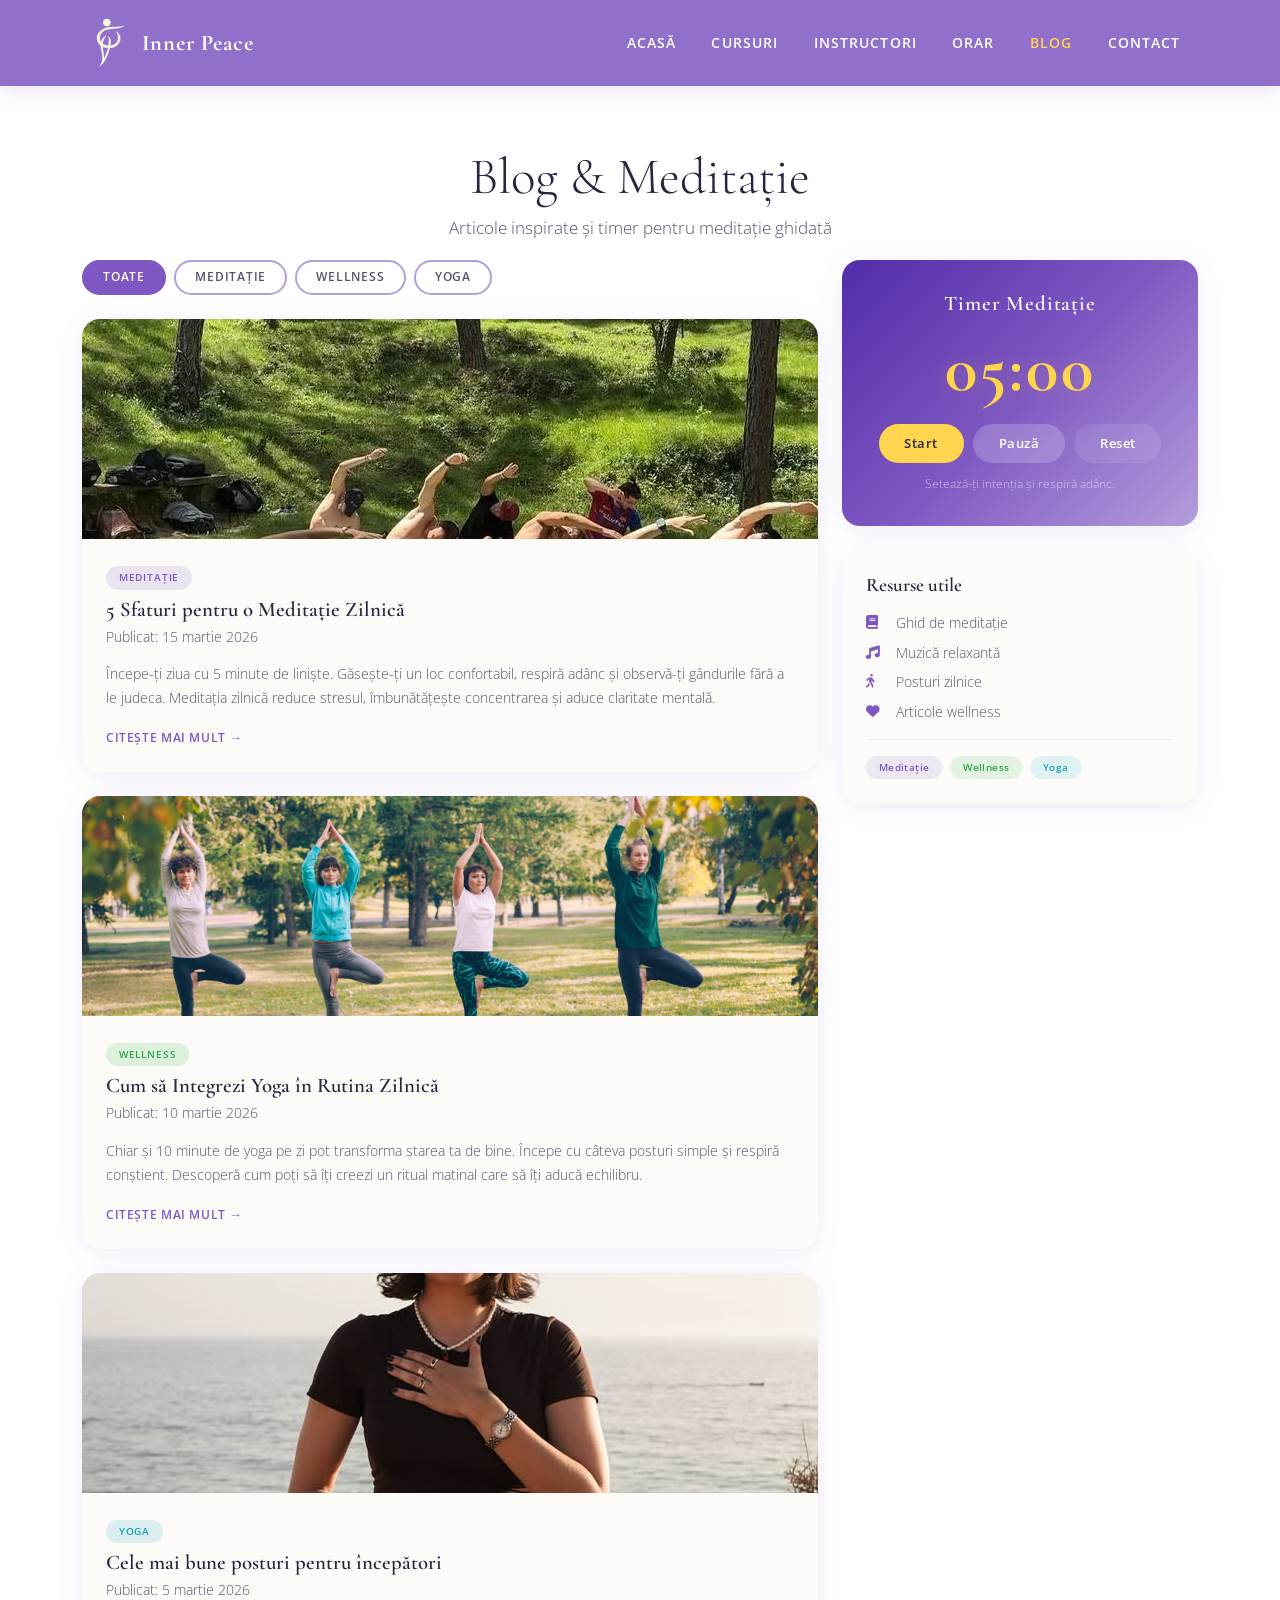
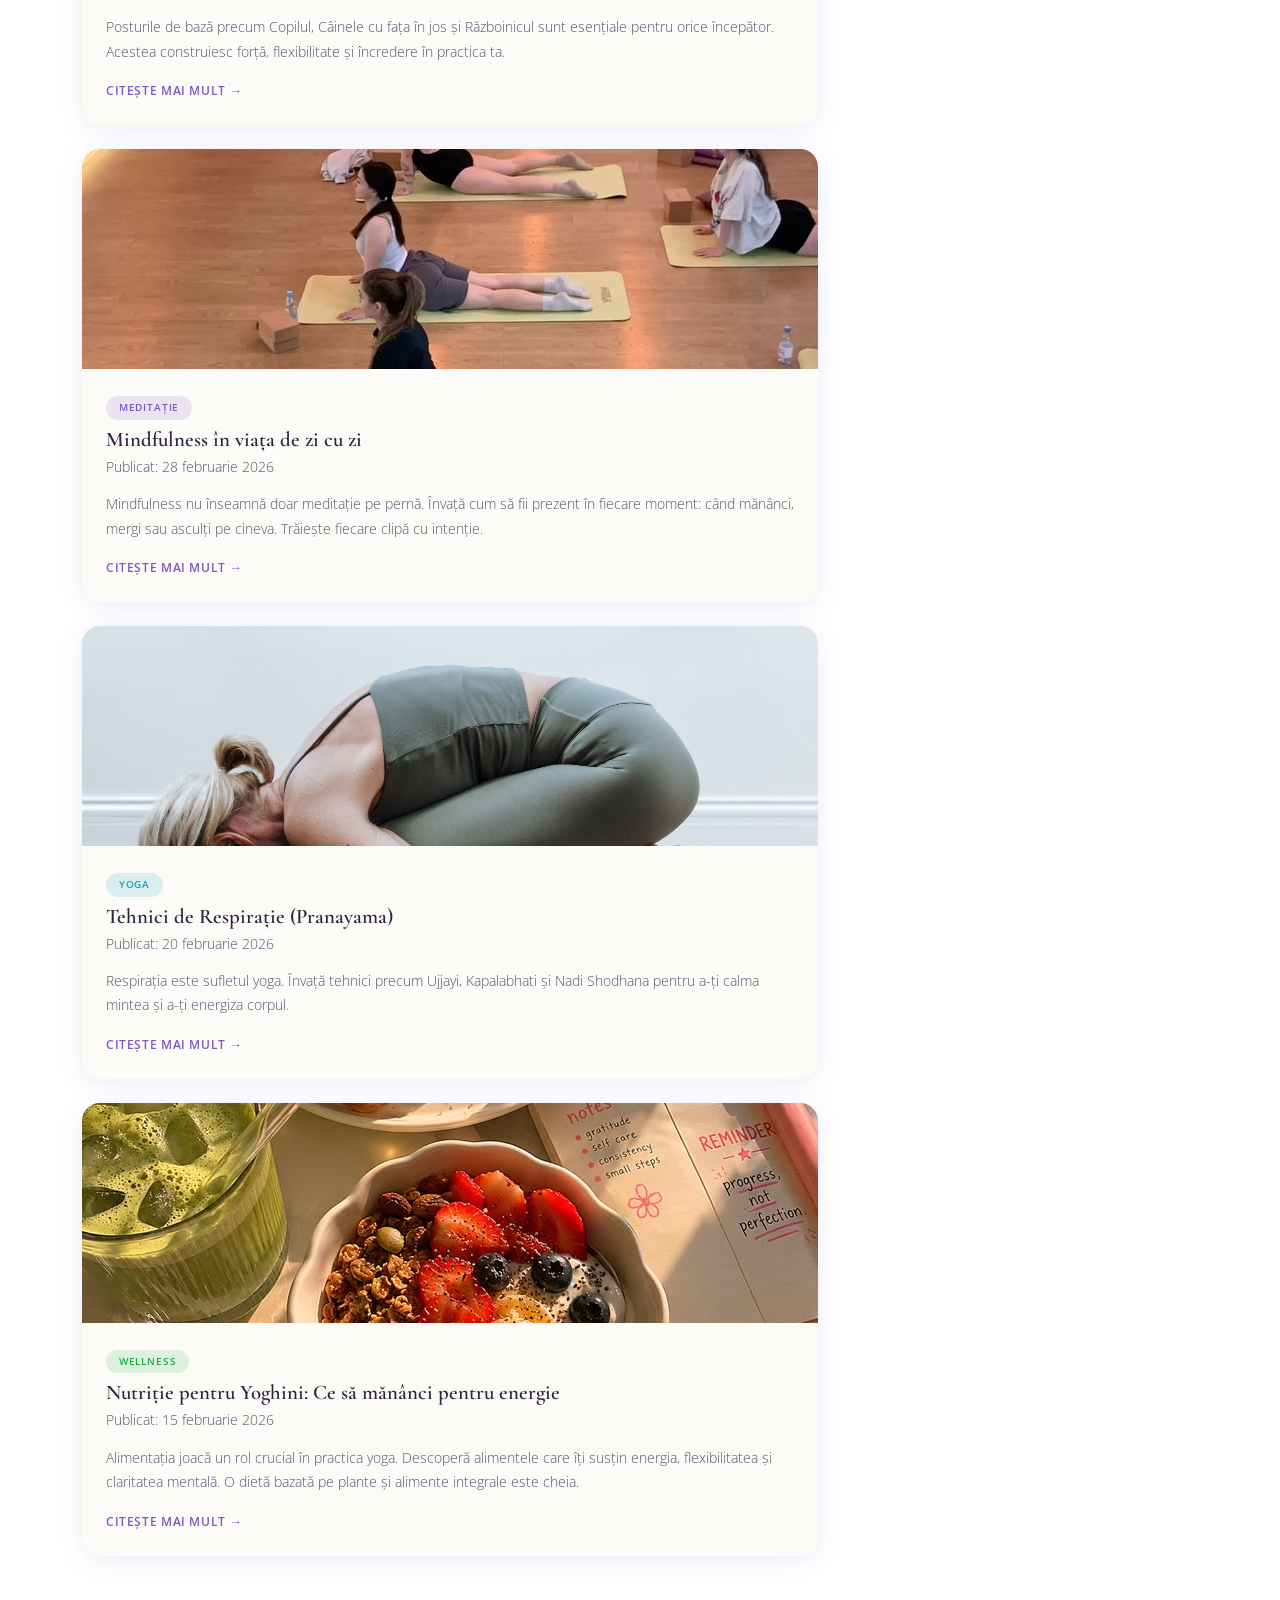
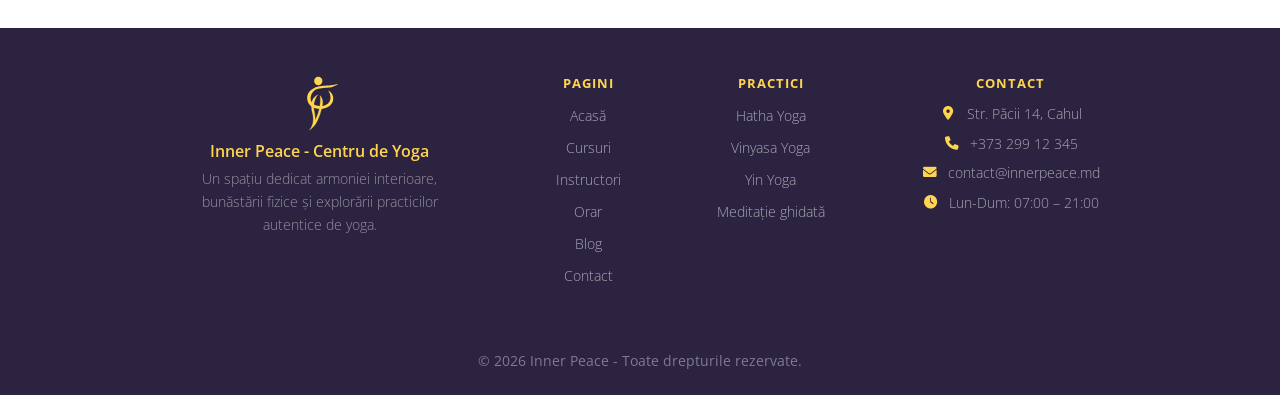
==== blog.html @ 0dd89157 "Add files via upload" ====
<!DOCTYPE html>
<html lang="ro">
<head>
    <meta charset="UTF-8" />
    <meta name="viewport" content="width=device-width, initial-scale=1.0" />
    <title>Inner Peace - Blog & Meditație</title>
    <meta name="description" content="Articole despre yoga, meditație și wellness. Timer interactiv pentru meditație ghidată." />
    <link href="https://cdn.jsdelivr.net/npm/bootstrap@5.3.0-alpha1/dist/css/bootstrap.min.css" rel="stylesheet" />
    <link rel="stylesheet" href="https://cdnjs.cloudflare.com/ajax/libs/font-awesome/6.0.0-beta3/css/all.min.css" />
    <link href="https://fonts.googleapis.com/css2?family=Cormorant+Garamond:wght@300;400;600;700&family=Open+Sans:wght@300;400;600;700&display=swap" rel="stylesheet" />
    <link rel="stylesheet" href="./css/style.css" />
</head>
<body>
    <header>
        <nav class="navbar navbar-expand-lg fixed-top">
            <div class="container">
                <a class="navbar-brand" href="index.html">
                    <img src="./img/logo1.svg" class="navbar-logo" alt="Inner Peace Yoga Logo" />
                    <span class="brand-text">Inner Peace</span>
                </a>
                <button class="navbar-toggler" type="button" data-bs-toggle="collapse" data-bs-target="#mainNav"
                    aria-controls="mainNav" aria-expanded="false" aria-label="Toggle navigation">
                    <span class="navbar-toggler-icon"></span>
                </button>
                <div class="collapse navbar-collapse" id="mainNav">
                    <ul class="navbar-nav ms-auto">
                        <li class="nav-item"><a class="nav-link" href="index.html">Acasă</a></li>
                        <li class="nav-item"><a class="nav-link" href="courses.html">Cursuri</a></li>
                        <li class="nav-item"><a class="nav-link" href="instructors.html">Instructori</a></li>
                        <li class="nav-item"><a class="nav-link" href="schedule.html">Orar</a></li>
                        <li class="nav-item"><a class="nav-link active" href="blog.html">Blog</a></li>
                        <li class="nav-item"><a class="nav-link" href="contact.html">Contact</a></li>
                    </ul>
                </div>
            </div>
        </nav>
    </header>

    <main>
        <section class="blog-section py-5 mt-4">
            <div class="container">
                <h1 class="section-title text-center">Blog & Meditație</h1>
                <p class="section-subtitle text-center mx-auto">Articole inspirate și timer pentru meditație ghidată</p>

                <div class="row g-4">
                    <div class="col-lg-8">
                        <div class="d-flex gap-2 flex-wrap mb-4">
                            <button class="filter-btn active" data-category="all">Toate</button>
                            <button class="filter-btn" data-category="meditatie">Meditație</button>
                            <button class="filter-btn" data-category="wellness">Wellness</button>
                            <button class="filter-btn" data-category="yoga">Yoga</button>
                        </div>

                        <div class="blog-card article-item" data-category="meditatie">
                            <div class="blog-card-img-wrap">
                                <img src="./img/blog/b1.jpg" class="blog-card-img" alt="Sfaturi pentru meditația zilnică" />
                            </div>
                            <div class="blog-card-body">
                                <span class="blog-card-tag meditatie">Meditație</span>
                                <h3>5 Sfaturi pentru o Meditație Zilnică</h3>
                                <p class="blog-date">Publicat: 15 martie 2026</p>
                                <p>Începe-ți ziua cu 5 minute de liniște. Găsește-ți un loc confortabil, respiră adânc și observă-ți gândurile fără a le judeca. Meditația zilnică reduce stresul, îmbunătățește concentrarea și aduce claritate mentală.</p>
                                <a href="#" class="blog-read-more">Citește mai mult →</a>
                            </div>
                        </div>

                        <div class="blog-card article-item" data-category="wellness">
                            <div class="blog-card-img-wrap">
                                <img src="./img/blog/b2.jpg" class="blog-card-img" alt="Cum să integrezi yoga în rutina zilnică" />
                            </div>
                            <div class="blog-card-body">
                                <span class="blog-card-tag wellness">Wellness</span>
                                <h3>Cum să Integrezi Yoga în Rutina Zilnică</h3>
                                <p class="blog-date">Publicat: 10 martie 2026</p>
                                <p>Chiar și 10 minute de yoga pe zi pot transforma starea ta de bine. Începe cu câteva posturi simple și respiră conștient. Descoperă cum poți să îți creezi un ritual matinal care să îți aducă echilibru.</p>
                                <a href="#" class="blog-read-more">Citește mai mult →</a>
                            </div>
                        </div>

                        <div class="blog-card article-item" data-category="yoga">
                            <div class="blog-card-img-wrap">
                                <img src="./img/blog/b3.jpg" class="blog-card-img" alt="Cele mai bune posturi pentru începători" />
                            </div>
                            <div class="blog-card-body">
                                <span class="blog-card-tag yoga">Yoga</span>
                                <h3>Cele mai bune posturi pentru începători</h3>
                                <p class="blog-date">Publicat: 5 martie 2026</p>
                                <p>Posturile de bază precum Copilul, Câinele cu fața în jos și Războinicul sunt esențiale pentru orice începător. Acestea construiesc forță, flexibilitate și încredere în practica ta.</p>
                                <a href="#" class="blog-read-more">Citește mai mult →</a>
                            </div>
                        </div>

                        <div class="blog-card article-item" data-category="meditatie">
                            <div class="blog-card-img-wrap">
                                <img src="./img/blog/b4.jpg" class="blog-card-img" alt="Mindfulness în viața de zi cu zi" />
                            </div>
                            <div class="blog-card-body">
                                <span class="blog-card-tag meditatie">Meditație</span>
                                <h3>Mindfulness în viața de zi cu zi</h3>
                                <p class="blog-date">Publicat: 28 februarie 2026</p>
                                <p>Mindfulness nu înseamnă doar meditație pe pernă. Învață cum să fii prezent în fiecare moment: când mănânci, mergi sau asculți pe cineva. Trăiește fiecare clipă cu intenție.</p>
                                <a href="#" class="blog-read-more">Citește mai mult →</a>
                            </div>
                        </div>

                        <div class="blog-card article-item" data-category="yoga">
                            <div class="blog-card-img-wrap">
                                <img src="./img/blog/b5.jpg" class="blog-card-img" alt="Tehnici de respirație în yoga" />
                            </div>
                            <div class="blog-card-body">
                                <span class="blog-card-tag yoga">Yoga</span>
                                <h3>Tehnici de Respirație (Pranayama)</h3>
                                <p class="blog-date">Publicat: 20 februarie 2026</p>
                                <p>Respirația este sufletul yoga. Învață tehnici precum Ujjayi, Kapalabhati și Nadi Shodhana pentru a-ți calma mintea și a-ți energiza corpul.</p>
                                <a href="#" class="blog-read-more">Citește mai mult →</a>
                            </div>
                        </div>

                        <div class="blog-card article-item" data-category="wellness">
                            <div class="blog-card-img-wrap">
                                <img src="./img/blog/b6.jpg" class="blog-card-img" alt="Nutriție pentru yoghini" />
                            </div>
                            <div class="blog-card-body">
                                <span class="blog-card-tag wellness">Wellness</span>
                                <h3>Nutriție pentru Yoghini: Ce să mănânci pentru energie</h3>
                                <p class="blog-date">Publicat: 15 februarie 2026</p>
                                <p>Alimentația joacă un rol crucial în practica yoga. Descoperă alimentele care îți susțin energia, flexibilitatea și claritatea mentală. O dietă bazată pe plante și alimente integrale este cheia.</p>
                                <a href="#" class="blog-read-more">Citește mai mult →</a>
                            </div>
                        </div>
                    </div>

                    <div class="col-lg-4">
                        <div class="blog-sidebar">
                            <div class="timer-card">
                                <h4 class="timer-title">Timer Meditație</h4>
                                <div id="timerDisplay" class="timer-display">05:00</div>
                                <div class="timer-controls">
                                    <button id="timerStart" class="timer-btn timer-start">Start</button>
                                    <button id="timerPause" class="timer-btn timer-pause">Pauză</button>
                                    <button id="timerReset" class="timer-btn timer-reset">Reset</button>
                                </div>
                                <p class="timer-hint">Setează-ți intenția și respiră adânc.</p>
                            </div>

                            <div class="resources-card">
                                <h5 class="resources-title">Resurse utile</h5>
                                <ul class="resources-list">
                                    <li><a href="#"><i class="fas fa-book"></i> Ghid de meditație</a></li>
                                    <li><a href="#"><i class="fas fa-music"></i> Muzică relaxantă</a></li>
                                    <li><a href="#"><i class="fas fa-person-walking"></i> Posturi zilnice</a></li>
                                    <li><a href="#"><i class="fas fa-heart"></i> Articole wellness</a></li>
                                </ul>
                                <div class="resources-tags">
                                    <span class="res-tag meditatie">Meditație</span>
                                    <span class="res-tag wellness">Wellness</span>
                                    <span class="res-tag yoga">Yoga</span>
                                </div>
                            </div>
                        </div>
                    </div>
                </div>
            </div>
        </section>
    </main>

    <footer class="footer">
        <div class="container">
            <div class="footer-top">
                <div class="footer-brand">
                    <img src="./img/logo2.svg" class="footer-logo-img" alt="Inner Peace Yoga Logo" />
                    <p class="footer-slogan">Inner Peace - Centru de Yoga</p>
                    <p class="footer-description">Un spațiu dedicat armoniei interioare, bunăstării fizice și explorării practicilor autentice de yoga.</p>
                </div>
                <div class="footer-links">
                    <div class="footer-column">
                        <h5>PAGINI</h5>
                        <ul>
                            <li><a href="index.html">Acasă</a></li>
                            <li><a href="courses.html">Cursuri</a></li>
                            <li><a href="instructors.html">Instructori</a></li>
                            <li><a href="schedule.html">Orar</a></li>
                            <li><a href="blog.html">Blog</a></li>
                            <li><a href="contact.html">Contact</a></li>
                        </ul>
                    </div>
                    <div class="footer-column">
                        <h5>PRACTICI</h5>
                        <ul>
                            <li><a href="courses.html">Hatha Yoga</a></li>
                            <li><a href="courses.html">Vinyasa Yoga</a></li>
                            <li><a href="courses.html">Yin Yoga</a></li>
                            <li><a href="courses.html">Meditație ghidată</a></li>
                        </ul>
                    </div>
                    <div class="footer-column">
                        <h5>CONTACT</h5>
                        <ul class="footer-contact-list">
                            <li><i class="fas fa-map-marker-alt"></i> Str. Păcii 14, Cahul</li>
                            <li><i class="fas fa-phone"></i> +373 299 12 345</li>
                            <li><i class="fas fa-envelope"></i> contact@innerpeace.md</li>
                            <li><i class="fas fa-clock"></i> Lun-Dum: 07:00 – 21:00</li>
                        </ul>
                    </div>
                </div>
            </div>
            <div class="footer-bottom">
                <p>© 2026 Inner Peace - Toate drepturile rezervate.</p>
            </div>
        </div>
    </footer>

    <button id="backToTop" class="back-to-top" aria-label="Înapoi sus">
        <i class="fas fa-arrow-up"></i>
    </button>

    <script src="https://cdn.jsdelivr.net/npm/bootstrap@5.3.0-alpha1/dist/js/bootstrap.bundle.min.js"></script>
    <script src="./js/main.js" defer></script>
    <script src="./js/timer.js" defer></script>
    
    <script>
        document.addEventListener('DOMContentLoaded', function () {
            const filterButtons = document.querySelectorAll('.filter-btn');
            const articleItems = document.querySelectorAll('.article-item');

            if (filterButtons.length > 0 && articleItems.length > 0) {
                filterButtons.forEach(btn => {
                    btn.addEventListener('click', function () {
                        filterButtons.forEach(b => b.classList.remove('active'));
                        this.classList.add('active');

                        const category = this.getAttribute('data-category');

                        articleItems.forEach(item => {
                            if (category === 'all' || item.getAttribute('data-category') === category) {
                                item.style.display = 'block';
                                item.style.animation = 'fadeInUp 0.4s ease forwards';
                            } else {
                                item.style.display = 'none';
                            }
                        });
                    });
                });
            }

            console.log('Blog page loaded successfully!');
        });
    </script>
</body>
</html>
---- css/style.css ----
:root {
    --lavender: #7E57C2;
    --lavender-light: #B39DDB;
    --lavender-dark: #512DA8;
    --lavender-soft: #9B7BCE;
    --gold: #FFD54F;
    --gold-dark: #F9A825;
    --beige: #FAF6F0;
    --beige-light: #FDFBF8;
    --white: #FFFFFF;
    --text-dark: #2C2340;
    --text-mid: #5A5070;
    --text-light: #9E8FB2;
    --shadow: 0 8px 40px rgba(126, 87, 194, .15);
    --shadow-card: 0 4px 24px rgba(126, 87, 194, .12);
    --radius: 18px;
    --transition: .35s cubic-bezier(.4, 0, .2, 1);
}

*,
*::before,
*::after {
    box-sizing: border-box;
    margin: 0;
    padding: 0;
}

html {
    scroll-behavior: smooth;
}

body {
    font-family: 'Open Sans', sans-serif;
    font-size: 16px;
    color: var(--text-dark);
    background: var(--white);
    overflow-x: hidden;
    padding-top: 76px;
}

h1,
h2,
h3,
h4,
h5 {
    font-family: 'Cormorant Garamond', serif;
    line-height: 1.15;
}

img {
    max-width: 100%;
    height: auto;
    display: block;
}

a {
    text-decoration: none;
    color: inherit;
}

::-webkit-scrollbar {
    width: 6px;
}
::-webkit-scrollbar-track {
    background: var(--beige-dark);
}
::-webkit-scrollbar-thumb {
    background: var(--lavender-light);
    border-radius: 3px;
}

.navbar {
    position: fixed;
    top: 0;
    left: 0;
    right: 0;
    z-index: 1000;
    padding: 0.8rem 0;
    transition: background var(--transition), box-shadow var(--transition), padding var(--transition);
    background: rgba(126, 87, 194, 0.85);
    backdrop-filter: blur(10px);
    -webkit-backdrop-filter: blur(10px);
    box-shadow: 0 2px 20px rgba(126, 87, 194, 0.2);
}

.navbar.scrolled {
    background: rgba(126, 87, 194, 0.92);
    backdrop-filter: blur(12px);
    -webkit-backdrop-filter: blur(12px);
    box-shadow: 0 2px 30px rgba(126, 87, 194, 0.3);
    padding: .5rem 0;
}

.navbar-brand {
    display: flex;
    align-items: center;
    gap: 0.6rem;
}

.navbar-logo {
    height: 50px;
    width: auto;
    display: block;
    transition: height var(--transition);
}

.navbar.scrolled .navbar-logo {
    height: 40px;
}

.brand-text {
    font-family: 'Cormorant Garamond', serif;
    font-size: 1.4rem;
    font-weight: 700;
    color: var(--white);
    letter-spacing: .04em;
    transition: color var(--transition), font-size var(--transition);
}

.navbar.scrolled .brand-text {
    font-size: 1.2rem;
}

.nav-link {
    font-size: .88rem;
    font-weight: 600;
    letter-spacing: .08em;
    text-transform: uppercase;
    color: var(--white) !important;
    padding: .35rem 1.1rem !important;
    transition: color var(--transition);
    border-radius: 8px;
}

.nav-link:hover {
    color: var(--gold) !important;
}

.nav-link.active {
    color: var(--gold) !important;
}

.navbar-toggler {
    border: none;
    outline: none;
    box-shadow: none !important;
}

.navbar-toggler-icon {
    filter: invert(1) brightness(2);
}

.hero {
    position: relative;
    min-height: calc(100vh - 76px);
    display: flex;
    align-items: center;
    overflow: hidden;
    margin-top: -76px;
    padding-top: 0;
}

.hero-bg-img {
    position: absolute;
    inset: 0;
    width: 100%;
    height: 100%;
    object-fit: cover;
    z-index: 0;
}

.hero-content {
    position: relative;
    z-index: 1;
    padding-top: 100px;
    padding-left: 80px;
    padding-right: 80px;
    padding-bottom: 40px;
}

.hero-badge {
    font-size: .9rem;
    font-weight: 600;
    letter-spacing: .12em;
    text-transform: uppercase;
    color: var(--gold);
    margin-bottom: 0.5rem;
}

.hero h1 {
    font-size: clamp(2.8rem, 5vw, 4.8rem);
    font-weight: 300;
    color: var(--white);
    line-height: 1.08;
    margin-bottom: 0.7rem;
}

.hero h1 em {
    font-style: italic;
    color: var(--gold);
}

.hero-description {
    font-size: 1.1rem;
    font-weight: 300;
    color: rgba(255, 255, 255, .9);
    max-width: 540px;
    line-height: 1.7;
    margin-bottom: 1.6rem;
}

.hero-buttons {
    display: flex;
    flex-wrap: wrap;
    gap: 0.9rem;
}

.btn-hero-primary {
    display: inline-flex;
    align-items: center;
    gap: .5rem;
    background: var(--gold);
    color: var(--text-dark);
    font-weight: 600;
    font-size: .92rem;
    letter-spacing: .05em;
    padding: .8rem 2rem;
    border-radius: 50px;
    border: none;
    cursor: pointer;
    transition: transform var(--transition), box-shadow var(--transition), background var(--transition);
}

.btn-hero-primary:hover {
    background: var(--gold-dark);
    transform: translateY(-3px);
    box-shadow: 0 8px 32px rgba(249, 168, 37, .45);
    color: var(--text-dark);
}

.btn-hero-secondary {
    display: inline-flex;
    align-items: center;
    gap: .5rem;
    background: transparent;
    color: var(--white);
    font-weight: 400;
    font-size: .92rem;
    padding: .8rem 1.8rem;
    border-radius: 50px;
    border: 1px solid rgba(255, 255, 255, .4);
    cursor: pointer;
    transition: border-color var(--transition), background var(--transition), transform var(--transition);
}

.btn-hero-secondary:hover {
    border-color: rgba(255, 255, 255, .85);
    background: rgba(255, 255, 255, .1);
    transform: translateY(-3px);
    color: var(--white);
}

.section-title {
    font-size: clamp(2rem, 4vw, 3.2rem);
    font-weight: 300;
    color: var(--text-dark);
    line-height: 1.15;
    margin-bottom: .4rem;
}

.section-title strong {
    font-weight: 600;
    color: var(--text-dark);
}

.section-subtitle {
    font-size: 1.05rem;
    font-weight: 300;
    color: var(--text-mid);
    line-height: 1.8;
    max-width: 540px;
}

.yoga-types {
    background: var(--white);
    padding: 4rem 0;
}

.yoga-card {
    background: var(--beige-light);
    border-radius: var(--radius);
    overflow: hidden;
    box-shadow: var(--shadow-card);
    transition: transform var(--transition), box-shadow var(--transition);
    height: 100%;
}

.yoga-card:hover {
    transform: translateY(-8px);
    box-shadow: var(--shadow);
}

.yoga-card-img {
    height: 240px;
    object-fit: cover;
    width: 100%;
    transition: transform .5s ease;
}

.yoga-card:hover .yoga-card-img {
    transform: scale(1.06);
}

.yoga-card-img-wrap {
    overflow: hidden;
}

.yoga-card-body {
    padding: 1.4rem;
}

.yoga-card-tag {
    display: inline-block;
    font-size: .65rem;
    font-weight: 600;
    letter-spacing: .12em;
    text-transform: uppercase;
    color: var(--lavender);
    background: rgba(126, 87, 194, .1);
    padding: .25rem .7rem;
    border-radius: 50px;
    margin-bottom: .5rem;
}

.yoga-card h3 {
    font-size: 1.3rem;
    font-weight: 600;
    color: var(--text-dark);
    margin-bottom: .3rem;
}

.yoga-card p {
    font-size: .88rem;
    font-weight: 300;
    color: var(--text-mid);
    line-height: 1.6;
    margin-bottom: 0.8rem;
}

.yoga-card-link {
    display: inline-block;
    font-size: .78rem;
    font-weight: 600;
    letter-spacing: .08em;
    text-transform: uppercase;
    color: var(--lavender);
    transition: color var(--transition);
}

.yoga-card-link:hover {
    color: var(--lavender-dark);
}

.courses-section {
    background: var(--white);
    padding: 4rem 0;
}

.courses-section .yoga-card-img {
    height: 260px;
}

.filter-btn {
    font-size: .78rem;
    font-weight: 600;
    letter-spacing: .06em;
    text-transform: uppercase;
    padding: .5rem 1.4rem;
    border-radius: 50px;
    border: 2px solid var(--lavender-light);
    color: var(--text-mid);
    background: transparent;
    transition: all var(--transition);
    cursor: pointer;
}

.filter-btn:hover {
    background: var(--lavender);
    color: var(--white);
    border-color: var(--lavender);
}

.filter-btn.active {
    background: var(--lavender);
    color: var(--white);
    border-color: var(--lavender);
}

.course-details-btn {
    display: inline-block;
    font-size: .78rem;
    font-weight: 600;
    letter-spacing: .08em;
    text-transform: uppercase;
    color: var(--lavender);
    background: transparent;
    border: none;
    padding: 0;
    cursor: pointer;
    transition: color var(--transition);
}

.course-details-btn:hover {
    color: var(--lavender-dark);
}

.course-details-btn i {
    transition: transform var(--transition);
}

.course-details-btn[aria-expanded="true"] i {
    transform: rotate(180deg);
}

.course-details {
    background: var(--beige);
    padding: 0.8rem 1rem;
    border-radius: 12px;
    font-size: .88rem;
    color: var(--text-mid);
    line-height: 1.7;
}

.course-details p {
    margin: 0;
}

.decorative-img-wrap {
    overflow: hidden;
    border-radius: var(--radius);
    box-shadow: var(--shadow-card);
    height: 200px;
}

.decorative-img {
    width: 100%;
    height: 100%;
    object-fit: cover;
    transition: transform .5s ease;
}

.decorative-img-wrap:hover .decorative-img {
    transform: scale(1.05);
}

.instructors-section {
    background: var(--white);
    padding: 4rem 0;
}

.instructor-portrait {
    height: 380px;
}

.instructor-portrait .yoga-card-img {
    height: 100%;
    object-fit: cover;
    object-position: center top;
}

.cert-img-wrap {
    overflow: hidden;
    border-radius: var(--radius);
    box-shadow: var(--shadow-card);
    height: 250px;
    transition: transform var(--transition), box-shadow var(--transition);
}

.cert-img-wrap:hover {
    transform: translateY(-8px);
    box-shadow: var(--shadow);
}

.cert-img {
    width: 100%;
    height: 100%;
    object-fit: cover;
    transition: transform .5s ease;
}

.cert-img-wrap:hover .cert-img {
    transform: scale(1.05);
}

.why-section {
    background: var(--white);
    padding: 4rem 0;
}

.benefit-list {
    background: var(--beige-light);
    border-radius: var(--radius);
    padding: 1.5rem 2rem;
    box-shadow: var(--shadow-card);
}

.benefit-item {
    font-size: 1rem;
    font-weight: 300;
    color: var(--text-mid);
    line-height: 1.8;
    padding: .6rem 0;
}

.benefit-item:last-child {
    padding-bottom: 0;
}

.counter-section {
    background: var(--beige);
    padding: 4rem 0;
    border-top: 1px solid rgba(126, 87, 194, .08);
    border-bottom: 1px solid rgba(126, 87, 194, .08);
}

.counter-item {
    text-align: center;
    padding: 0.8rem;
}

.counter-num {
    font-family: 'Cormorant Garamond', serif;
    font-size: 3.5rem;
    font-weight: 700;
    color: var(--lavender);
    line-height: 1;
    margin-bottom: 0.2rem;
    display: flex;
    align-items: baseline;
    justify-content: center;
    gap: .1rem;
}

.counter-num .plus {
    font-size: 2rem;
    color: var(--gold);
    margin-left: .1rem;
}

.counter-label {
    font-size: .85rem;
    font-weight: 600;
    letter-spacing: .12em;
    text-transform: uppercase;
    color: var(--text-mid);
}

.testimonials-section {
    background: var(--white);
    padding: 4rem 0;
}

.testimonials-slider {
    position: relative;
    overflow: hidden;
}

.testimonials-track {
    display: flex;
    transition: transform .55s cubic-bezier(.4, 0, .2, 1);
}

.testimonial-slide {
    min-width: 100%;
    padding: 0 0.5rem;
}

.testimonial-card {
    background: var(--beige-light);
    border-radius: 20px;
    padding: 1.5rem 2rem;
    box-shadow: var(--shadow-card);
    max-width: 720px;
    margin: 0 auto;
    display: flex;
    flex-direction: column;
}

.testimonial-author {
    display: flex;
    align-items: center;
    gap: 0.8rem;
    margin-bottom: 0.8rem;
    order: 1;
}

.testimonial-avatar {
    width: 48px;
    height: 48px;
    border-radius: 50%;
    object-fit: cover;
    border: 3px solid var(--lavender-light);
}

.testimonial-author-name {
    font-weight: 600;
    font-size: .9rem;
    color: var(--text-dark);
    margin-bottom: .05rem;
}

.testimonial-author-role {
    font-size: .75rem;
    color: var(--text-light);
    font-weight: 300;
}

.testimonial-text {
    font-family: 'Cormorant Garamond', serif;
    font-size: 1.2rem;
    font-weight: 400;
    font-style: italic;
    color: var(--text-dark);
    line-height: 1.7;
    margin-bottom: 1rem;
    order: 2;
}

.testimonial-stars {
    display: flex;
    gap: .2rem;
    color: var(--gold-dark);
    font-size: .85rem;
    order: 3;
}

.slider-controls {
    display: flex;
    justify-content: center;
    align-items: center;
    gap: 1rem;
    margin-top: 1.5rem;
}

.slider-btn {
    width: 38px;
    height: 38px;
    border-radius: 50%;
    border: 2px solid var(--lavender-light);
    background: transparent;
    color: var(--lavender);
    font-size: .75rem;
    cursor: pointer;
    display: flex;
    align-items: center;
    justify-content: center;
    transition: background var(--transition), color var(--transition), border-color var(--transition);
}

.slider-btn:hover {
    background: var(--lavender);
    color: var(--white);
    border-color: var(--lavender);
}

.slider-dots {
    display: flex;
    gap: .4rem;
    align-items: center;
}

.slider-dot {
    width: 8px;
    height: 8px;
    border-radius: 50%;
    background: var(--lavender-light);
    border: none;
    cursor: pointer;
    transition: background var(--transition), transform var(--transition), width var(--transition);
    padding: 0;
}

.slider-dot.active {
    background: var(--lavender);
    transform: scale(1.2);
    width: 22px;
    border-radius: 5px;
}

.schedule-section {
    background: var(--white);
    padding: 4rem 0;
}

.schedule-filter-input {
    border: 2px solid var(--lavender-light);
    border-radius: 50px;
    padding: 0.6rem 1.2rem;
    font-size: .88rem;
    font-weight: 300;
    color: var(--text-dark);
    background: var(--beige-light);
    transition: border-color var(--transition), box-shadow var(--transition);
    max-width: 300px;
    width: 100%;
    outline: none;
}

.schedule-filter-input:focus {
    border-color: var(--lavender);
    box-shadow: 0 0 0 4px rgba(126, 87, 194, .1);
}

.schedule-filter-clear {
    border: 2px solid var(--lavender-light);
    border-radius: 50px;
    padding: 0.6rem 1.4rem;
    font-size: .78rem;
    font-weight: 600;
    letter-spacing: .06em;
    text-transform: uppercase;
    color: var(--text-mid);
    background: transparent;
    transition: all var(--transition);
    cursor: pointer;
}

.schedule-filter-clear:hover {
    background: var(--lavender);
    color: var(--white);
    border-color: var(--lavender);
}

.schedule-tabs {
    border-bottom: 2px solid var(--lavender-light);
    gap: 0.2rem;
}

.schedule-tab {
    border: none;
    background: transparent;
    padding: 0.7rem 1.4rem;
    font-size: .8rem;
    font-weight: 600;
    letter-spacing: .06em;
    text-transform: uppercase;
    color: var(--text-mid);
    border-radius: 50px 50px 0 0;
    transition: all var(--transition);
    cursor: pointer;
}

.schedule-tab:hover {
    color: var(--lavender);
    background: rgba(126, 87, 194, .05);
}

.schedule-tab.active {
    color: var(--white);
    background: var(--lavender);
}

.schedule-table {
    width: 100%;
    background: var(--beige-light);
    border-radius: var(--radius);
    overflow: hidden;
    box-shadow: var(--shadow-card);
    border-collapse: collapse;
}

.schedule-table thead {
    background: linear-gradient(135deg, var(--lavender), var(--lavender-dark));
    color: var(--white);
}

.schedule-table th {
    font-size: .78rem;
    font-weight: 600;
    letter-spacing: .05em;
    text-transform: uppercase;
    padding: 1rem 1.2rem;
    text-align: left;
    border: none;
}

.schedule-table td {
    padding: 0.9rem 1.2rem;
    vertical-align: middle;
    border-bottom: 1px solid rgba(126, 87, 194, .06);
    font-size: .9rem;
    color: var(--text-mid);
}

.schedule-table tbody tr:hover td {
    background: rgba(126, 87, 194, .04);
}

.schedule-table tbody tr:last-child td {
    border-bottom: none;
}

.schedule-badge {
    display: inline-block;
    font-size: .7rem;
    font-weight: 600;
    padding: .3rem .8rem;
    border-radius: 50px;
    letter-spacing: .04em;
}

.schedule-badge.beginner {
    background: #d4edda;
    color: #155724;
}

.schedule-badge.intermediate {
    background: #fff3cd;
    color: #856404;
}

.schedule-badge.advanced {
    background: #f8d7da;
    color: #721c24;
}

.schedule-badge.all {
    background: #cce5ff;
    color: #004085;
}

.schedule-badge.available {
    background: #d4edda;
    color: #155724;
}

.schedule-badge.limited {
    background: #fff3cd;
    color: #856404;
}

.blog-section {
    background: var(--white);
    padding: 4rem 0;
}

.blog-card {
    background: var(--beige-light);
    border-radius: var(--radius);
    overflow: hidden;
    box-shadow: var(--shadow-card);
    transition: transform var(--transition), box-shadow var(--transition);
    margin-bottom: 1.5rem;
}

.blog-card:hover {
    transform: translateY(-6px);
    box-shadow: var(--shadow);
}

.blog-card-img-wrap {
    overflow: hidden;
    height: 220px;
}

.blog-card-img {
    width: 100%;
    height: 100%;
    object-fit: cover;
    transition: transform .5s ease;
}

.blog-card:hover .blog-card-img {
    transform: scale(1.05);
}

.blog-card-body {
    padding: 1.5rem;
}

.blog-card-tag {
    display: inline-block;
    font-size: .65rem;
    font-weight: 600;
    letter-spacing: .08em;
    text-transform: uppercase;
    padding: .25rem .8rem;
    border-radius: 50px;
    margin-bottom: .5rem;
}

.blog-card-tag.meditatie {
    background: rgba(126, 87, 194, .15);
    color: var(--lavender);
}

.blog-card-tag.wellness {
    background: rgba(40, 167, 69, .15);
    color: #28a745;
}

.blog-card-tag.yoga {
    background: rgba(23, 162, 184, .15);
    color: #17a2b8;
}

.blog-card h3 {
    font-size: 1.3rem;
    font-weight: 600;
    color: var(--text-dark);
    margin-bottom: .2rem;
}

.blog-date {
    font-size: .78rem;
    color: var(--text-light);
    margin-bottom: .6rem;
}

.blog-card-body p {
    font-size: .9rem;
    font-weight: 300;
    color: var(--text-mid);
    line-height: 1.7;
    margin-bottom: .8rem;
}

.blog-read-more {
    display: inline-block;
    font-size: .78rem;
    font-weight: 600;
    letter-spacing: .05em;
    text-transform: uppercase;
    color: var(--lavender);
    transition: color var(--transition);
}

.blog-read-more:hover {
    color: var(--lavender-dark);
}

/* Blog sidebar */
.blog-sidebar {
    display: flex;
    flex-direction: column;
    gap: 1.5rem;
}

.timer-card {
    background: linear-gradient(135deg, var(--lavender-dark) 0%, var(--lavender) 50%, var(--lavender-light) 100%);
    border-radius: var(--radius);
    padding: 2rem 1.8rem;
    text-align: center;
    box-shadow: var(--shadow-card);
    color: var(--white);
}

.timer-title {
    font-family: 'Cormorant Garamond', serif;
    font-size: 1.3rem;
    font-weight: 600;
    color: var(--white);
    margin-bottom: 1.2rem;
    letter-spacing: .04em;
}

.timer-display {
    font-family: 'Cormorant Garamond', serif;
    font-size: 4.2rem;
    font-weight: 700;
    color: var(--gold);
    line-height: 1;
    margin-bottom: 1.4rem;
    text-shadow: 0 2px 20px rgba(255, 213, 79, .2);
    letter-spacing: .04em;
}

.timer-controls {
    display: flex;
    flex-wrap: wrap;
    justify-content: center;
    gap: 0.6rem;
    margin-bottom: 0.8rem;
}

.timer-btn {
    font-size: .8rem;
    font-weight: 600;
    padding: .6rem 1.6rem;
    border-radius: 50px;
    border: none;
    cursor: pointer;
    transition: all var(--transition);
    letter-spacing: .04em;
}

.timer-btn:hover {
    transform: translateY(-2px);
}

.timer-start {
    background: var(--gold);
    color: var(--text-dark);
}

.timer-start:hover {
    background: var(--gold-dark);
    box-shadow: 0 4px 20px rgba(255, 213, 79, .4);
}

.timer-pause {
    background: rgba(255, 255, 255, .2);
    color: var(--white);
    backdrop-filter: blur(4px);
}

.timer-pause:hover {
    background: rgba(255, 255, 255, .3);
}

.timer-reset {
    background: rgba(255, 255, 255, .1);
    color: var(--white);
    backdrop-filter: blur(4px);
}

.timer-reset:hover {
    background: rgba(255, 255, 255, .2);
}

.timer-hint {
    font-size: .78rem;
    color: rgba(255, 255, 255, .6);
    margin: 0;
    font-weight: 300;
}

.resources-card {
    background: var(--beige-light);
    border-radius: var(--radius);
    padding: 1.5rem;
    box-shadow: var(--shadow-card);
}

.resources-title {
    font-family: 'Cormorant Garamond', serif;
    font-size: 1.2rem;
    font-weight: 600;
    color: var(--text-dark);
    margin-bottom: 1rem;
}

.resources-list {
    list-style: none;
    padding: 0;
    margin: 0 0 1rem 0;
}

.resources-list li {
    margin-bottom: .5rem;
}

.resources-list li a {
    display: flex;
    align-items: center;
    gap: 0.6rem;
    font-size: .9rem;
    font-weight: 300;
    color: var(--text-mid);
    transition: color var(--transition);
}

.resources-list li a:hover {
    color: var(--lavender);
}

.resources-list li a i {
    width: 20px;
    color: var(--lavender);
    font-size: .85rem;
}

.resources-tags {
    display: flex;
    flex-wrap: wrap;
    gap: 0.5rem;
    padding-top: 1rem;
    border-top: 1px solid rgba(126, 87, 194, .08);
}

.res-tag {
    display: inline-block;
    font-size: .65rem;
    font-weight: 600;
    letter-spacing: .04em;
    padding: .25rem .8rem;
    border-radius: 50px;
}

.res-tag.meditatie {
    background: rgba(126, 87, 194, .12);
    color: var(--lavender);
}

.res-tag.wellness {
    background: rgba(40, 167, 69, .12);
    color: #28a745;
}

.res-tag.yoga {
    background: rgba(23, 162, 184, .12);
    color: #17a2b8;
}

.blog-section .filter-btn {
    font-size: .78rem;
    font-weight: 600;
    letter-spacing: .06em;
    text-transform: uppercase;
    padding: .4rem 1.2rem;
    border-radius: 50px;
    border: 2px solid var(--lavender-light);
    color: var(--text-mid);
    background: transparent;
    transition: all var(--transition);
    cursor: pointer;
}

.blog-section .filter-btn:hover {
    background: var(--lavender);
    color: var(--white);
    border-color: var(--lavender);
}

.blog-section .filter-btn.active {
    background: var(--lavender);
    color: var(--white);
    border-color: var(--lavender);
}

.contact-section {
    background: var(--white);
    padding: 4rem 0;
}

.contact-form-card {
    background: var(--beige-light);
    border-radius: var(--radius);
    padding: 2.5rem;
    box-shadow: var(--shadow-card);
}

.contact-form-title {
    font-family: 'Cormorant Garamond', serif;
    font-size: 1.6rem;
    font-weight: 600;
    color: var(--text-dark);
    margin-bottom: 1.5rem;
}

.contact-form-card .form-label {
    font-size: .85rem;
    font-weight: 600;
    color: var(--text-mid);
    margin-bottom: .3rem;
}

.contact-form-card .form-label .required {
    color: #dc3545;
    margin-left: .1rem;
}

.contact-form-card .form-control,
.contact-form-card .form-select {
    border: 2px solid rgba(126, 87, 194, .12);
    border-radius: 12px;
    padding: .7rem 1rem;
    font-size: .9rem;
    color: var(--text-dark);
    transition: border-color var(--transition), box-shadow var(--transition);
    background: var(--white);
}

.contact-form-card .form-control:focus,
.contact-form-card .form-select:focus {
    border-color: var(--lavender);
    box-shadow: 0 0 0 4px rgba(126, 87, 194, .1);
    background: var(--white);
}

.contact-form-card .form-control.is-invalid,
.contact-form-card .form-select.is-invalid {
    border-color: #dc3545;
}

.contact-form-card .form-control.is-invalid:focus,
.contact-form-card .form-select.is-invalid:focus {
    box-shadow: 0 0 0 4px rgba(220, 53, 69, .1);
}

.contact-form-card .invalid-feedback {
    font-size: .8rem;
    color: #dc3545;
    margin-top: .3rem;
}

.contact-submit-btn {
    width: 100%;
    padding: .8rem 2rem;
    background: linear-gradient(135deg, var(--lavender), var(--lavender-dark));
    color: var(--white);
    font-size: .92rem;
    font-weight: 600;
    border: none;
    border-radius: 50px;
    cursor: pointer;
    transition: transform var(--transition), box-shadow var(--transition);
    letter-spacing: .04em;
}

.contact-submit-btn:hover {
    transform: translateY(-3px);
    box-shadow: 0 8px 30px rgba(126, 87, 194, .3);
}

.contact-info-card {
    background: var(--beige-light);
    border-radius: var(--radius);
    padding: 2rem 2rem 1.8rem;
    box-shadow: var(--shadow-card);
    margin-bottom: 1.5rem;
}

.contact-info-title {
    font-family: 'Cormorant Garamond', serif;
    font-size: 1.6rem;
    font-weight: 600;
    color: var(--text-dark);
    margin-bottom: 1.5rem;
}

.contact-info-item {
    display: flex;
    align-items: flex-start;
    gap: 1rem;
    margin-bottom: 1.2rem;
}

.contact-info-item i {
    width: 40px;
    height: 40px;
    background: rgba(126, 87, 194, .1);
    border-radius: 12px;
    display: flex;
    align-items: center;
    justify-content: center;
    color: var(--lavender);
    font-size: 1rem;
    flex-shrink: 0;
}

.contact-info-item h4 {
    font-family: 'Open Sans', sans-serif;
    font-size: .8rem;
    font-weight: 700;
    color: var(--text-mid);
    letter-spacing: .06em;
    text-transform: uppercase;
    margin-bottom: .1rem;
}

.contact-info-item p {
    font-size: .9rem;
    font-weight: 300;
    color: var(--text-dark);
    margin: 0;
}

.contact-social {
    display: flex;
    gap: 0.8rem;
    margin-top: 1rem;
    padding-top: 1rem;
    border-top: 1px solid rgba(126, 87, 194, .08);
}

.contact-social-link {
    width: 44px;
    height: 44px;
    border-radius: 50%;
    background: rgba(126, 87, 194, .1);
    display: flex;
    align-items: center;
    justify-content: center;
    color: var(--lavender);
    font-size: 1rem;
    transition: all var(--transition);
}

.contact-social-link:hover {
    background: var(--lavender);
    color: var(--white);
    transform: translateY(-3px);
    box-shadow: 0 4px 20px rgba(126, 87, 194, .3);
}

.contact-map {
    border-radius: var(--radius);
    overflow: hidden;
    box-shadow: var(--shadow-card);
}

.contact-map iframe {
    display: block;
    width: 100%;
    height: 250px;
    border: none;
}

.footer {
    background: #2C2340;
    color: rgba(255, 255, 255, .8);
    padding: 3rem 0 1.5rem;
}

.footer-top {
    display: flex;
    flex-wrap: wrap;
    justify-content: center;
    align-items: flex-start;
    gap: 6rem;
    padding-bottom: 2rem;
    margin-bottom: 1.5rem;
}

.footer-brand {
    flex: 0 0 280px;
    text-align: center;
}

.footer-logo-img {
    height: 55px;
    width: auto;
    margin: 0 auto 0.5rem;
}

.footer-slogan {
    font-size: 1rem;
    font-weight: 600;
    color: var(--gold);
    margin-bottom: 0.3rem;
}

.footer-description {
    font-size: .9rem;
    font-weight: 300;
    color: rgba(255, 255, 255, .5);
    line-height: 1.6;
    margin: 0 auto;
    max-width: 260px;
}

.footer-links {
    display: flex;
    flex-wrap: wrap;
    justify-content: center;
    gap: 6rem;
}

.footer-column {
    text-align: center;
}

.footer-column h5 {
    font-family: 'Open Sans', sans-serif;
    font-size: .8rem;
    font-weight: 700;
    letter-spacing: .08em;
    text-transform: uppercase;
    color: var(--gold);
    margin-bottom: .8rem;
}

.footer-column ul {
    list-style: none;
    padding: 0;
    margin: 0;
}

.footer-column ul li {
    margin-bottom: .5rem;
}

.footer-column ul li a {
    font-size: .9rem;
    font-weight: 300;
    color: rgba(255, 255, 255, .6);
    transition: color var(--transition);
}

.footer-column ul li a:hover {
    color: var(--gold);
}

.footer-contact-list li {
    font-size: .9rem;
    font-weight: 300;
    color: rgba(255, 255, 255, .6);
    margin-bottom: .5rem;
    display: flex;
    align-items: center;
    justify-content: center;
    gap: 0.6rem;
}

.footer-contact-list li i {
    color: var(--gold);
    width: 18px;
    font-size: .85rem;
    text-align: center;
}

.footer-bottom {
    text-align: center;
    font-size: .85rem;
    color: rgba(255, 255, 255, .4);
}

.footer-bottom p {
    margin: 0;
}

.back-to-top {
    position: fixed;
    bottom: 2rem;
    right: 2rem;
    width: 44px;
    height: 44px;
    border-radius: 50%;
    background: #7E57C2;
    color: var(--white);
    border: none;
    font-size: .85rem;
    cursor: pointer;
    box-shadow: 0 4px 20px rgba(126, 87, 194, 0.4);
    display: flex;
    align-items: center;
    justify-content: center;
    opacity: 0;
    transform: translateY(16px);
    transition: opacity var(--transition), transform var(--transition), background var(--transition);
    z-index: 999;
}

.back-to-top.visible {
    opacity: 1;
    transform: translateY(0);
}

.back-to-top:hover {
    background: var(--lavender-dark);
    transform: translateY(-3px);
}

@media (max-width: 1199px) {
    .hero-content {
        padding-left: 60px;
        padding-right: 60px;
        padding-top: 90px;
    }
    .hero h1 {
        font-size: 4rem;
    }
    .hero-description {
        font-size: 1rem;
        max-width: 480px;
    }
    .footer-links {
        gap: 4rem;
    }
    .footer-top {
        gap: 4rem;
    }
}

@media (max-width: 991px) {
    .hero-content {
        padding-left: 40px;
        padding-right: 40px;
        padding-top: 80px;
    }
    .hero h1 {
        font-size: 3rem;
    }
    .hero-description {
        font-size: .95rem;
        max-width: 400px;
    }
    .hero-badge {
        font-size: .8rem;
    }
    .btn-hero-primary,
    .btn-hero-secondary {
        font-size: .85rem;
        padding: .7rem 1.6rem;
    }
    .footer-top {
        flex-direction: column;
        align-items: center;
        gap: 2.5rem;
    }
    .footer-brand {
        flex: 0 0 auto;
    }
    .footer-description {
        max-width: 100%;
    }
    .footer-links {
        gap: 3rem;
    }
    .instructor-portrait {
        height: 320px;
    }
    .blog-sidebar {
        margin-top: 1.5rem;
    }
}

@media (max-width: 767px) {
    body {
        padding-top: 64px;
    }
    .hero {
        min-height: 75vh;
        margin-top: -64px;
        padding-top: 0;
        align-items: center;
    }
    .hero-content {
        padding-left: 24px;
        padding-right: 24px;
        padding-top: 70px;
        padding-bottom: 20px;
    }
    .hero h1 {
        font-size: 2.4rem;
    }
    .hero-description {
        font-size: .9rem;
        max-width: 100%;
    }
    .hero-badge {
        font-size: .7rem;
        margin-bottom: 0.3rem;
    }
    .hero-buttons {
        flex-direction: column;
        align-items: flex-start;
        gap: 0.6rem;
    }
    .btn-hero-primary,
    .btn-hero-secondary {
        width: 100%;
        max-width: 240px;
        justify-content: center;
        font-size: .82rem;
        padding: .6rem 1.4rem;
    }
    .navbar-logo {
        height: 40px;
    }
    .navbar.scrolled .navbar-logo {
        height: 34px;
    }
    .brand-text {
        font-size: 1.1rem;
    }
    .navbar.scrolled .brand-text {
        font-size: 1rem;
    }
    .nav-link {
        font-size: .78rem;
        padding: .3rem .8rem;
    }
    .section-title {
        font-size: 2rem;
    }
    .section-subtitle {
        font-size: .95rem;
    }
    .yoga-card-img {
        height: 200px;
    }
    .courses-section .yoga-card-img {
        height: 220px;
    }
    .yoga-types {
        padding: 3rem 0;
    }
    .courses-section {
        padding: 3rem 0;
    }
    .instructors-section {
        padding: 3rem 0;
    }
    .schedule-section {
        padding: 3rem 0;
    }
    .blog-section {
        padding: 3rem 0;
    }
    .contact-section {
        padding: 3rem 0;
    }
    .why-section {
        padding: 3rem 0;
    }
    .counter-section {
        padding: 3rem 0;
    }
    .counter-num {
        font-size: 2.8rem;
    }
    .testimonials-section {
        padding: 3rem 0;
    }
    .testimonial-card {
        padding: 1.5rem;
    }
    .testimonial-text {
        font-size: 1rem;
    }
    .footer {
        padding: 2rem 0 1rem;
    }
    .footer-top {
        flex-direction: column;
        align-items: center;
        gap: 2rem;
    }
    .footer-links {
        flex-direction: column;
        align-items: center;
        gap: 2rem;
    }
    .footer-column {
        text-align: center;
    }
    .footer-contact-list li {
        justify-content: center;
    }
    .footer-bottom {
        font-size: .75rem;
        text-align: center;
    }
    .filter-btn {
        font-size: .7rem;
        padding: .4rem 1rem;
    }
    .decorative-img-wrap {
        height: 160px;
    }
    .instructor-portrait {
        height: 280px;
    }
    .cert-img-wrap {
        height: 200px;
    }
    .schedule-tab {
        font-size: .7rem;
        padding: 0.5rem 0.8rem;
    }
    .schedule-table th,
    .schedule-table td {
        padding: 0.6rem 0.8rem;
        font-size: .8rem;
    }
    .schedule-filter-input {
        max-width: 100%;
    }
    .schedule-filter-clear {
        padding: 0.5rem 1rem;
        font-size: .7rem;
    }
    .blog-card-img-wrap {
        height: 180px;
    }
    .timer-display {
        font-size: 3.4rem;
    }
    .timer-card {
        padding: 1.5rem 1.2rem;
    }
    .timer-btn {
        font-size: .72rem;
        padding: .5rem 1.2rem;
    }
    .blog-section .filter-btn {
        font-size: .7rem;
        padding: .3rem .8rem;
    }
    .contact-form-card {
        padding: 1.5rem;
    }
    .contact-form-title {
        font-size: 1.3rem;
    }
    .contact-info-title {
        font-size: 1.3rem;
    }
    .contact-info-item {
        gap: 0.8rem;
    }
    .contact-info-item i {
        width: 34px;
        height: 34px;
        font-size: .85rem;
    }
    .contact-social {
        justify-content: center;
    }
    .back-to-top {
        width: 40px;
        height: 40px;
        bottom: 1.2rem;
        right: 1.2rem;
        font-size: .75rem;
    }
}

@media (max-width: 575px) {
    .hero {
        min-height: 70vh;
    }
    .hero h1 {
        font-size: 1.9rem;
    }
    .hero-content {
        padding-left: 16px;
        padding-right: 16px;
        padding-top: 60px;
    }
    .hero-description {
        font-size: .82rem;
    }
    .hero-badge {
        font-size: .65rem;
    }
    .btn-hero-primary,
    .btn-hero-secondary {
        max-width: 200px;
        font-size: .75rem;
        padding: .5rem 1.1rem;
    }
    .navbar-logo {
        height: 34px;
    }
    .navbar.scrolled .navbar-logo {
        height: 28px;
    }
    .brand-text {
        font-size: 1rem;
    }
    .navbar.scrolled .brand-text {
        font-size: .9rem;
    }
    .nav-link {
        font-size: .7rem;
        padding: .25rem .6rem;
    }
    .section-title {
        font-size: 1.6rem;
    }
    .section-subtitle {
        font-size: .85rem;
    }
    .yoga-card-img {
        height: 180px;
    }
    .courses-section .yoga-card-img {
        height: 200px;
    }
    .yoga-card-body {
        padding: 1rem;
    }
    .yoga-card h3 {
        font-size: 1.1rem;
    }
    .yoga-card p {
        font-size: .8rem;
    }
    .counter-num {
        font-size: 2.2rem;
    }
    .counter-num .plus {
        font-size: 1.4rem;
    }
    .counter-label {
        font-size: .7rem;
    }
    .benefit-list {
        padding: 1rem 1.2rem;
    }
    .benefit-item {
        font-size: .85rem;
    }
    .footer-logo-img {
        height: 45px;
    }
    .footer-slogan {
        font-size: .85rem;
    }
    .footer-description {
        font-size: .8rem;
    }
    .footer-column h5 {
        font-size: .7rem;
    }
    .footer-column ul li a {
        font-size: .8rem;
    }
    .footer-contact-list li {
        font-size: .8rem;
    }
    .footer-bottom {
        font-size: .7rem;
    }
    .footer-top {
        gap: 1.5rem;
    }
    .footer-links {
        gap: 1.5rem;
    }
    .filter-btn {
        font-size: .65rem;
        padding: .3rem .8rem;
        width: 100%;
        text-align: center;
    }
    .courses-section {
        padding: 2rem 0;
    }
    .instructors-section {
        padding: 2rem 0;
    }
    .schedule-section {
        padding: 2rem 0;
    }
    .blog-section {
        padding: 2rem 0;
    }
    .contact-section {
        padding: 2rem 0;
    }
    .decorative-img-wrap {
        height: 140px;
    }
    .instructor-portrait {
        height: 250px;
    }
    .cert-img-wrap {
        height: 180px;
    }
    .schedule-tab {
        font-size: .6rem;
        padding: 0.4rem 0.6rem;
    }
    .schedule-table th,
    .schedule-table td {
        padding: 0.4rem 0.6rem;
        font-size: .7rem;
    }
    .schedule-badge {
        font-size: .6rem;
        padding: .2rem .5rem;
    }
    .schedule-tabs {
        gap: 0.1rem;
    }
    .blog-card-img-wrap {
        height: 160px;
    }
    .blog-card-body {
        padding: 1.2rem;
    }
    .blog-card h3 {
        font-size: 1.1rem;
    }
    .timer-display {
        font-size: 2.8rem;
    }
    .timer-btn {
        font-size: .68rem;
        padding: .4rem 1rem;
    }
    .blog-section .filter-btn {
        font-size: .65rem;
        padding: .25rem .6rem;
        width: 100%;
        text-align: center;
    }
    .contact-form-card {
        padding: 1.2rem;
    }
    .contact-form-title {
        font-size: 1.1rem;
    }
    .contact-submit-btn {
        font-size: .82rem;
        padding: .65rem 1.5rem;
    }
    .contact-info-card {
        padding: 1.2rem;
    }
    .contact-info-title {
        font-size: 1.1rem;
    }
    .contact-info-item p {
        font-size: .82rem;
    }
    .contact-map iframe {
        height: 180px;
    }
}

@keyframes fadeInUp {
    from {
        opacity: 0;
        transform: translateY(20px);
    }
    to {
        opacity: 1;
        transform: translateY(0);
    }
}
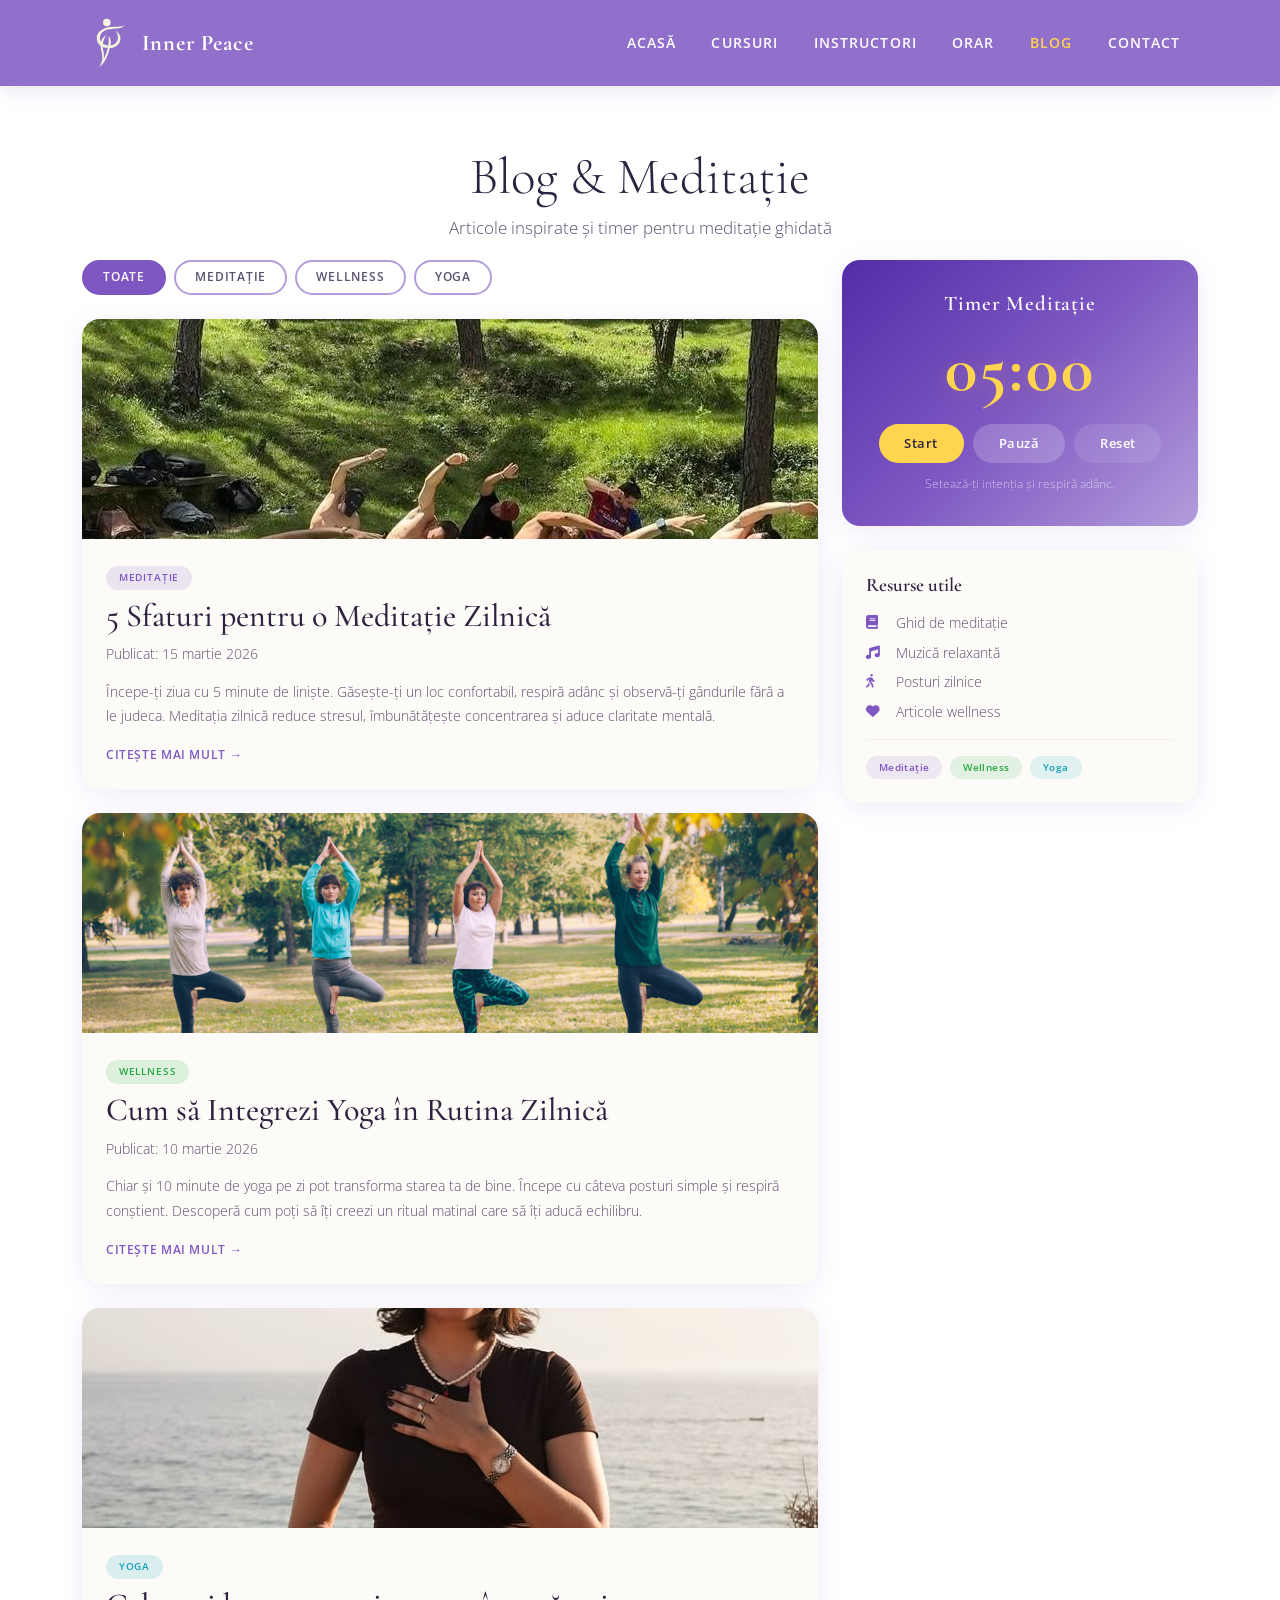
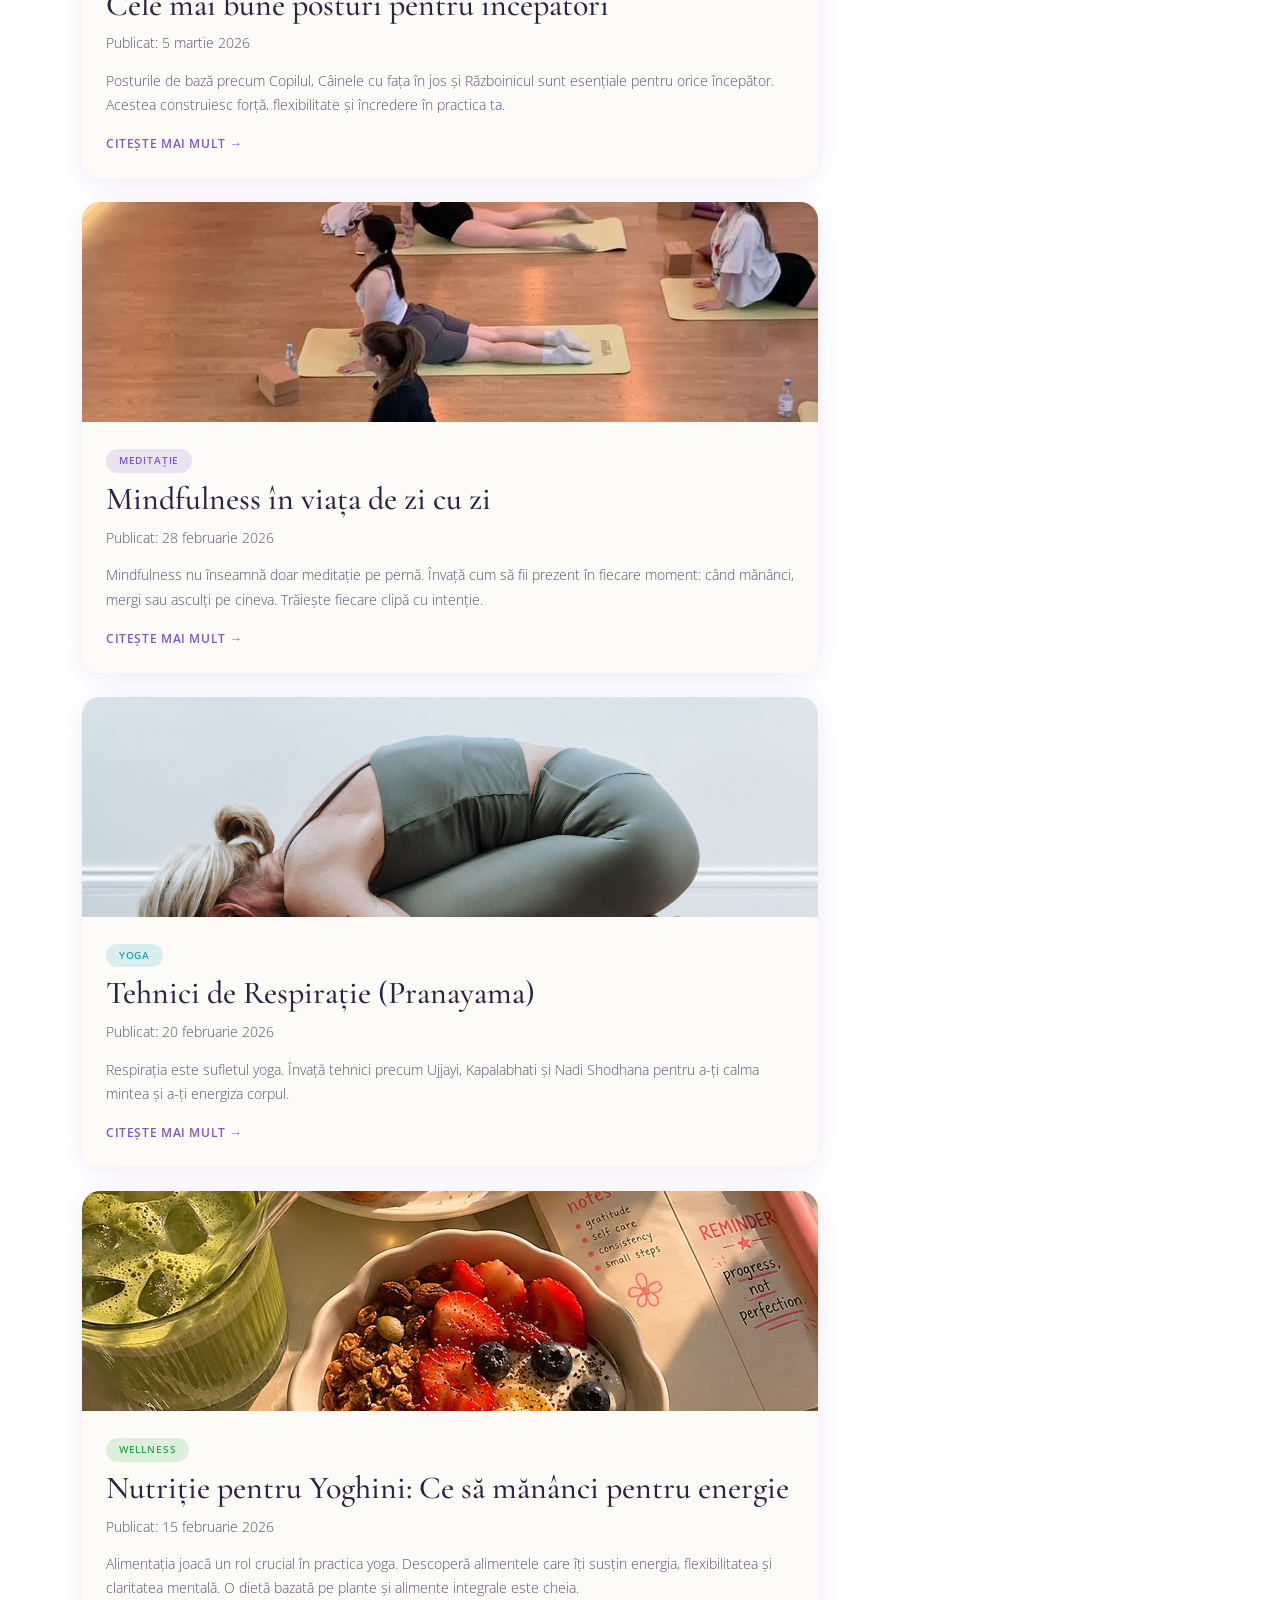
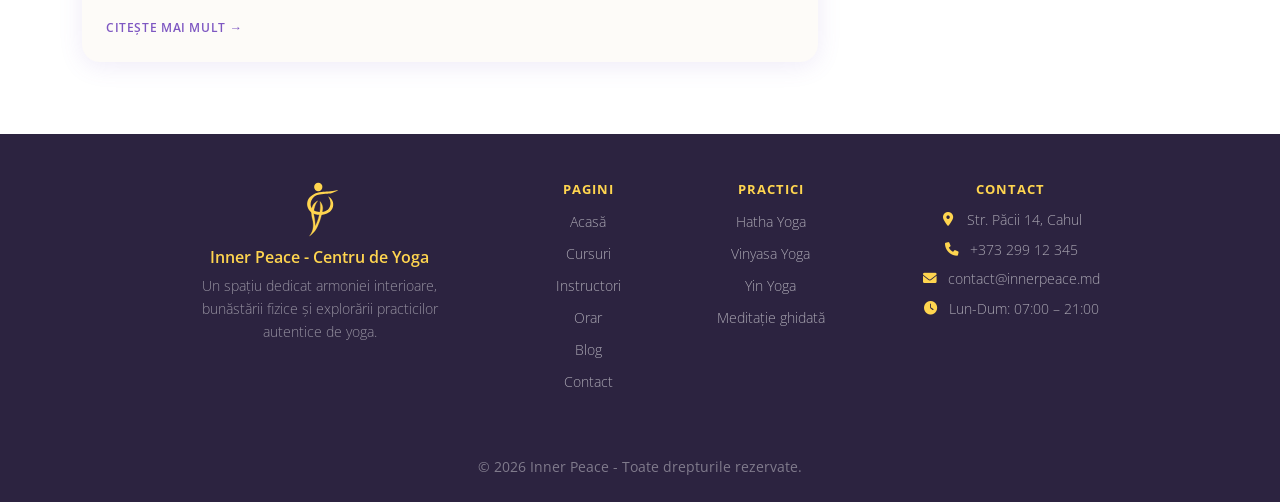
==== commit ab2d9dd1: "Update blog.html" ====
--- a/blog.html
+++ b/blog.html
@@ -1,21 +1,21 @@
 <!DOCTYPE html>
 <html lang="ro">
 <head>
-    <meta charset="UTF-8" />
-    <meta name="viewport" content="width=device-width, initial-scale=1.0" />
+    <meta charset="UTF-8">
+    <meta name="viewport" content="width=device-width, initial-scale=1.0">
     <title>Inner Peace - Blog & Meditație</title>
-    <meta name="description" content="Articole despre yoga, meditație și wellness. Timer interactiv pentru meditație ghidată." />
-    <link href="https://cdn.jsdelivr.net/npm/bootstrap@5.3.0-alpha1/dist/css/bootstrap.min.css" rel="stylesheet" />
-    <link rel="stylesheet" href="https://cdnjs.cloudflare.com/ajax/libs/font-awesome/6.0.0-beta3/css/all.min.css" />
-    <link href="https://fonts.googleapis.com/css2?family=Cormorant+Garamond:wght@300;400;600;700&family=Open+Sans:wght@300;400;600;700&display=swap" rel="stylesheet" />
-    <link rel="stylesheet" href="./css/style.css" />
+    <meta name="description" content="Articole despre yoga, meditație și wellness. Timer interactiv pentru meditație ghidată.">
+    <link href="https://cdn.jsdelivr.net/npm/bootstrap@5.3.0-alpha1/dist/css/bootstrap.min.css" rel="stylesheet">
+    <link rel="stylesheet" href="https://cdnjs.cloudflare.com/ajax/libs/font-awesome/6.0.0-beta3/css/all.min.css">
+    <link href="https://fonts.googleapis.com/css2?family=Cormorant+Garamond:wght@300;400;600;700&family=Open+Sans:wght@300;400;600;700&display=swap" rel="stylesheet">
+    <link rel="stylesheet" href="./css/style.css">
 </head>
 <body>
     <header>
         <nav class="navbar navbar-expand-lg fixed-top">
             <div class="container">
                 <a class="navbar-brand" href="index.html">
-                    <img src="./img/logo1.svg" class="navbar-logo" alt="Inner Peace Yoga Logo" />
+                    <img src="./img/logo1.svg" class="navbar-logo" alt="Inner Peace Yoga Logo">
                     <span class="brand-text">Inner Peace</span>
                 </a>
                 <button class="navbar-toggler" type="button" data-bs-toggle="collapse" data-bs-target="#mainNav"
@@ -53,11 +53,11 @@
 
                         <div class="blog-card article-item" data-category="meditatie">
                             <div class="blog-card-img-wrap">
-                                <img src="./img/blog/b1.jpg" class="blog-card-img" alt="Sfaturi pentru meditația zilnică" />
+                                <img src="./img/blog/b1.jpg" class="blog-card-img" alt="Sfaturi pentru meditația zilnică">
                             </div>
                             <div class="blog-card-body">
                                 <span class="blog-card-tag meditatie">Meditație</span>
-                                <h3>5 Sfaturi pentru o Meditație Zilnică</h3>
+                                <h2>5 Sfaturi pentru o Meditație Zilnică</h2>
                                 <p class="blog-date">Publicat: 15 martie 2026</p>
                                 <p>Începe-ți ziua cu 5 minute de liniște. Găsește-ți un loc confortabil, respiră adânc și observă-ți gândurile fără a le judeca. Meditația zilnică reduce stresul, îmbunătățește concentrarea și aduce claritate mentală.</p>
                                 <a href="#" class="blog-read-more">Citește mai mult →</a>
@@ -66,11 +66,11 @@
 
                         <div class="blog-card article-item" data-category="wellness">
                             <div class="blog-card-img-wrap">
-                                <img src="./img/blog/b2.jpg" class="blog-card-img" alt="Cum să integrezi yoga în rutina zilnică" />
+                                <img src="./img/blog/b2.jpg" class="blog-card-img" alt="Cum să integrezi yoga în rutina zilnică">
                             </div>
                             <div class="blog-card-body">
                                 <span class="blog-card-tag wellness">Wellness</span>
-                                <h3>Cum să Integrezi Yoga în Rutina Zilnică</h3>
+                                <h2>Cum să Integrezi Yoga în Rutina Zilnică</h2>
                                 <p class="blog-date">Publicat: 10 martie 2026</p>
                                 <p>Chiar și 10 minute de yoga pe zi pot transforma starea ta de bine. Începe cu câteva posturi simple și respiră conștient. Descoperă cum poți să îți creezi un ritual matinal care să îți aducă echilibru.</p>
                                 <a href="#" class="blog-read-more">Citește mai mult →</a>
@@ -79,11 +79,11 @@
 
                         <div class="blog-card article-item" data-category="yoga">
                             <div class="blog-card-img-wrap">
-                                <img src="./img/blog/b3.jpg" class="blog-card-img" alt="Cele mai bune posturi pentru începători" />
+                                <img src="./img/blog/b3.jpg" class="blog-card-img" alt="Cele mai bune posturi pentru începători">
                             </div>
                             <div class="blog-card-body">
                                 <span class="blog-card-tag yoga">Yoga</span>
-                                <h3>Cele mai bune posturi pentru începători</h3>
+                                <h2>Cele mai bune posturi pentru începători</h2>
                                 <p class="blog-date">Publicat: 5 martie 2026</p>
                                 <p>Posturile de bază precum Copilul, Câinele cu fața în jos și Războinicul sunt esențiale pentru orice începător. Acestea construiesc forță, flexibilitate și încredere în practica ta.</p>
                                 <a href="#" class="blog-read-more">Citește mai mult →</a>
@@ -92,11 +92,11 @@
 
                         <div class="blog-card article-item" data-category="meditatie">
                             <div class="blog-card-img-wrap">
-                                <img src="./img/blog/b4.jpg" class="blog-card-img" alt="Mindfulness în viața de zi cu zi" />
+                                <img src="./img/blog/b4.jpg" class="blog-card-img" alt="Mindfulness în viața de zi cu zi">
                             </div>
                             <div class="blog-card-body">
                                 <span class="blog-card-tag meditatie">Meditație</span>
-                                <h3>Mindfulness în viața de zi cu zi</h3>
+                                <h2>Mindfulness în viața de zi cu zi</h2>
                                 <p class="blog-date">Publicat: 28 februarie 2026</p>
                                 <p>Mindfulness nu înseamnă doar meditație pe pernă. Învață cum să fii prezent în fiecare moment: când mănânci, mergi sau asculți pe cineva. Trăiește fiecare clipă cu intenție.</p>
                                 <a href="#" class="blog-read-more">Citește mai mult →</a>
@@ -105,11 +105,11 @@
 
                         <div class="blog-card article-item" data-category="yoga">
                             <div class="blog-card-img-wrap">
-                                <img src="./img/blog/b5.jpg" class="blog-card-img" alt="Tehnici de respirație în yoga" />
+                                <img src="./img/blog/b5.jpg" class="blog-card-img" alt="Tehnici de respirație în yoga">
                             </div>
                             <div class="blog-card-body">
                                 <span class="blog-card-tag yoga">Yoga</span>
-                                <h3>Tehnici de Respirație (Pranayama)</h3>
+                                <h2>Tehnici de Respirație (Pranayama)</h2>
                                 <p class="blog-date">Publicat: 20 februarie 2026</p>
                                 <p>Respirația este sufletul yoga. Învață tehnici precum Ujjayi, Kapalabhati și Nadi Shodhana pentru a-ți calma mintea și a-ți energiza corpul.</p>
                                 <a href="#" class="blog-read-more">Citește mai mult →</a>
@@ -118,11 +118,11 @@
 
                         <div class="blog-card article-item" data-category="wellness">
                             <div class="blog-card-img-wrap">
-                                <img src="./img/blog/b6.jpg" class="blog-card-img" alt="Nutriție pentru yoghini" />
+                                <img src="./img/blog/b6.jpg" class="blog-card-img" alt="Nutriție pentru yoghini">
                             </div>
                             <div class="blog-card-body">
                                 <span class="blog-card-tag wellness">Wellness</span>
-                                <h3>Nutriție pentru Yoghini: Ce să mănânci pentru energie</h3>
+                                <h2>Nutriție pentru Yoghini: Ce să mănânci pentru energie</h2>
                                 <p class="blog-date">Publicat: 15 februarie 2026</p>
                                 <p>Alimentația joacă un rol crucial în practica yoga. Descoperă alimentele care îți susțin energia, flexibilitatea și claritatea mentală. O dietă bazată pe plante și alimente integrale este cheia.</p>
                                 <a href="#" class="blog-read-more">Citește mai mult →</a>
@@ -133,7 +133,7 @@
                     <div class="col-lg-4">
                         <div class="blog-sidebar">
                             <div class="timer-card">
-                                <h4 class="timer-title">Timer Meditație</h4>
+                                <h3 class="timer-title">Timer Meditație</h3>
                                 <div id="timerDisplay" class="timer-display">05:00</div>
                                 <div class="timer-controls">
                                     <button id="timerStart" class="timer-btn timer-start">Start</button>
@@ -144,7 +144,7 @@
                             </div>
 
                             <div class="resources-card">
-                                <h5 class="resources-title">Resurse utile</h5>
+                                <h3 class="resources-title">Resurse utile</h3>
                                 <ul class="resources-list">
                                     <li><a href="#"><i class="fas fa-book"></i> Ghid de meditație</a></li>
                                     <li><a href="#"><i class="fas fa-music"></i> Muzică relaxantă</a></li>
@@ -168,13 +168,13 @@
         <div class="container">
             <div class="footer-top">
                 <div class="footer-brand">
-                    <img src="./img/logo2.svg" class="footer-logo-img" alt="Inner Peace Yoga Logo" />
+                    <img src="./img/logo2.svg" class="footer-logo-img" alt="Inner Peace Yoga Logo">
                     <p class="footer-slogan">Inner Peace - Centru de Yoga</p>
                     <p class="footer-description">Un spațiu dedicat armoniei interioare, bunăstării fizice și explorării practicilor autentice de yoga.</p>
                 </div>
                 <div class="footer-links">
                     <div class="footer-column">
-                        <h5>PAGINI</h5>
+                        <h3>PAGINI</h3>
                         <ul>
                             <li><a href="index.html">Acasă</a></li>
                             <li><a href="courses.html">Cursuri</a></li>
@@ -185,7 +185,7 @@
                         </ul>
                     </div>
                     <div class="footer-column">
-                        <h5>PRACTICI</h5>
+                        <h3>PRACTICI</h3>
                         <ul>
                             <li><a href="courses.html">Hatha Yoga</a></li>
                             <li><a href="courses.html">Vinyasa Yoga</a></li>
@@ -194,7 +194,7 @@
                         </ul>
                     </div>
                     <div class="footer-column">
-                        <h5>CONTACT</h5>
+                        <h3>CONTACT</h3>
                         <ul class="footer-contact-list">
                             <li><i class="fas fa-map-marker-alt"></i> Str. Păcii 14, Cahul</li>
                             <li><i class="fas fa-phone"></i> +373 299 12 345</li>
@@ -247,4 +247,4 @@
         });
     </script>
 </body>
-</html>+</html>
--- a/css/style.css
+++ b/css/style.css
@@ -1371,6 +1371,10 @@
     text-align: center;
 }
 
+/* Titlurile din footer - PAGINI, PRACTICI, CONTACT - culoare galbenă */
+.footer-column h2,
+.footer-column h3,
+.footer-column h4,
 .footer-column h5 {
     font-family: 'Open Sans', sans-serif;
     font-size: .8rem;
@@ -1813,6 +1817,9 @@
     .footer-description {
         font-size: .8rem;
     }
+    .footer-column h2,
+    .footer-column h3,
+    .footer-column h4,
     .footer-column h5 {
         font-size: .7rem;
     }
@@ -1932,4 +1939,4 @@
         opacity: 1;
         transform: translateY(0);
     }
-}+}
